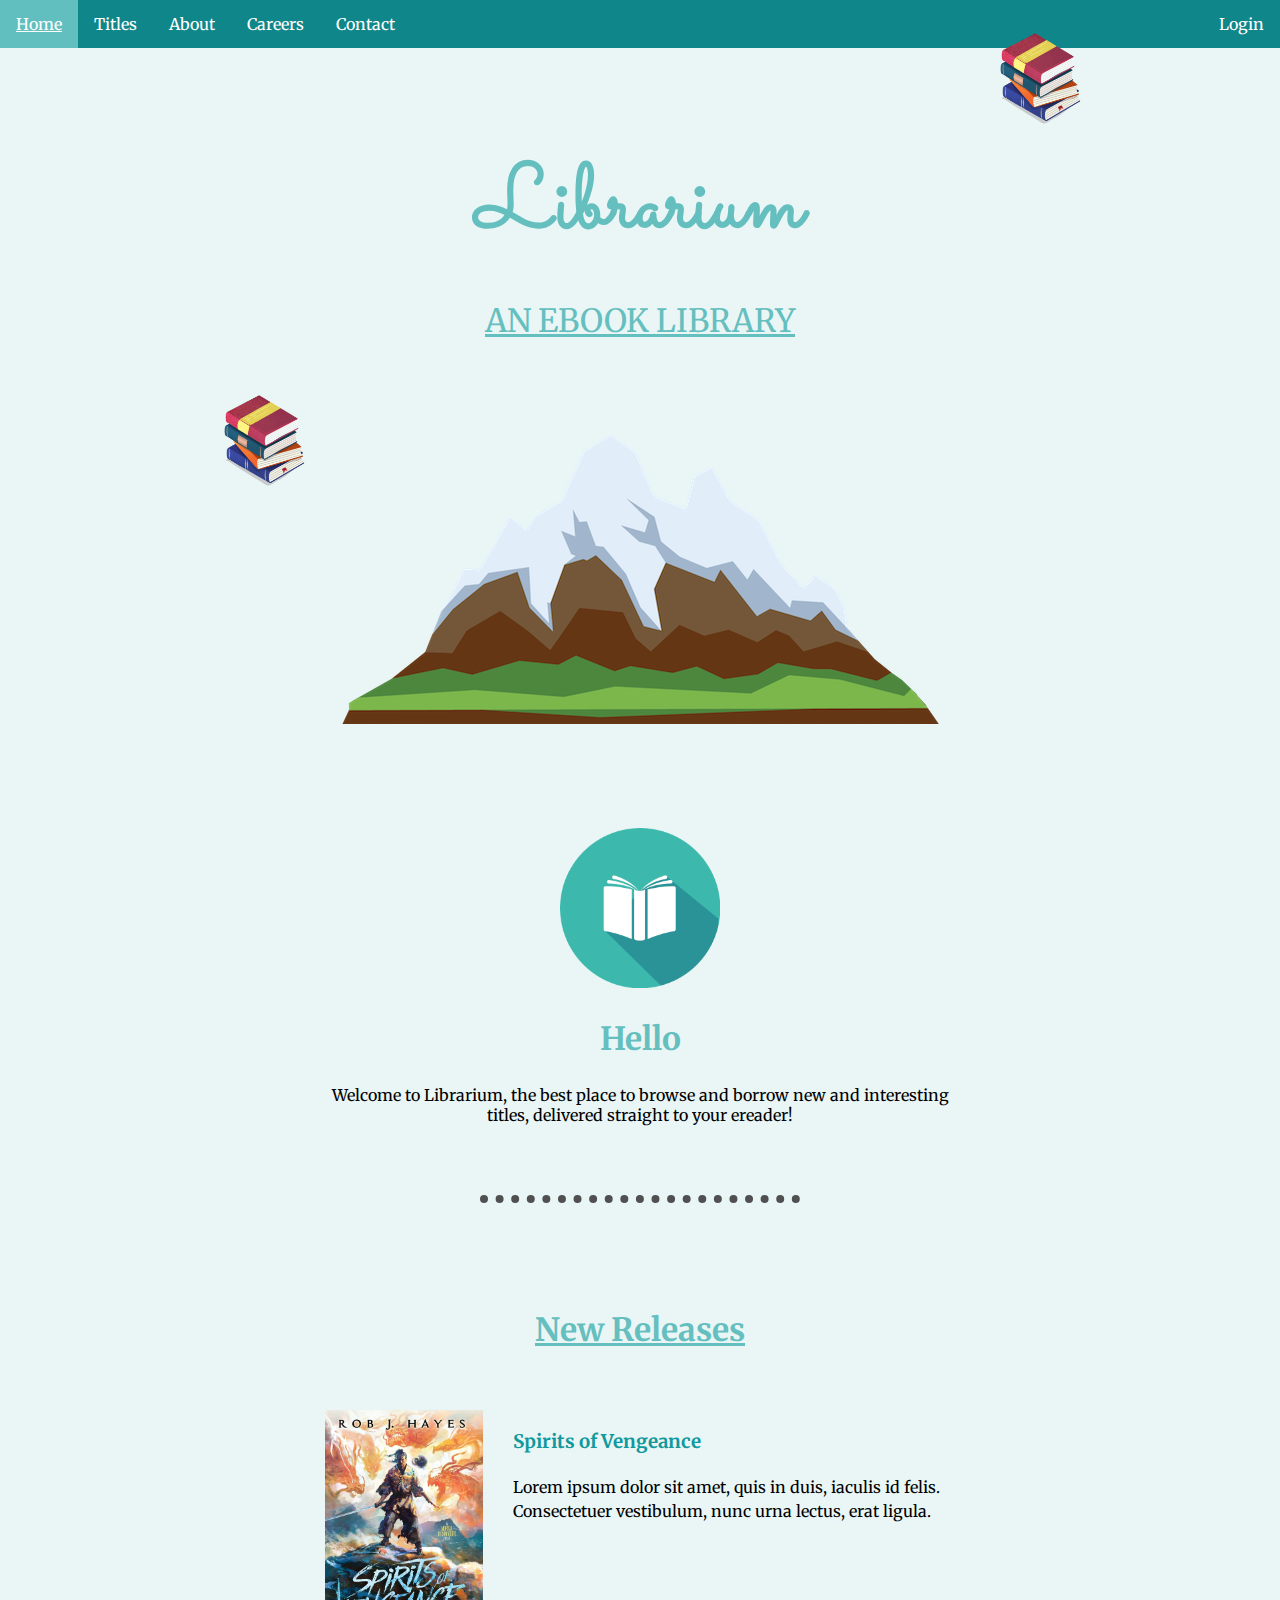
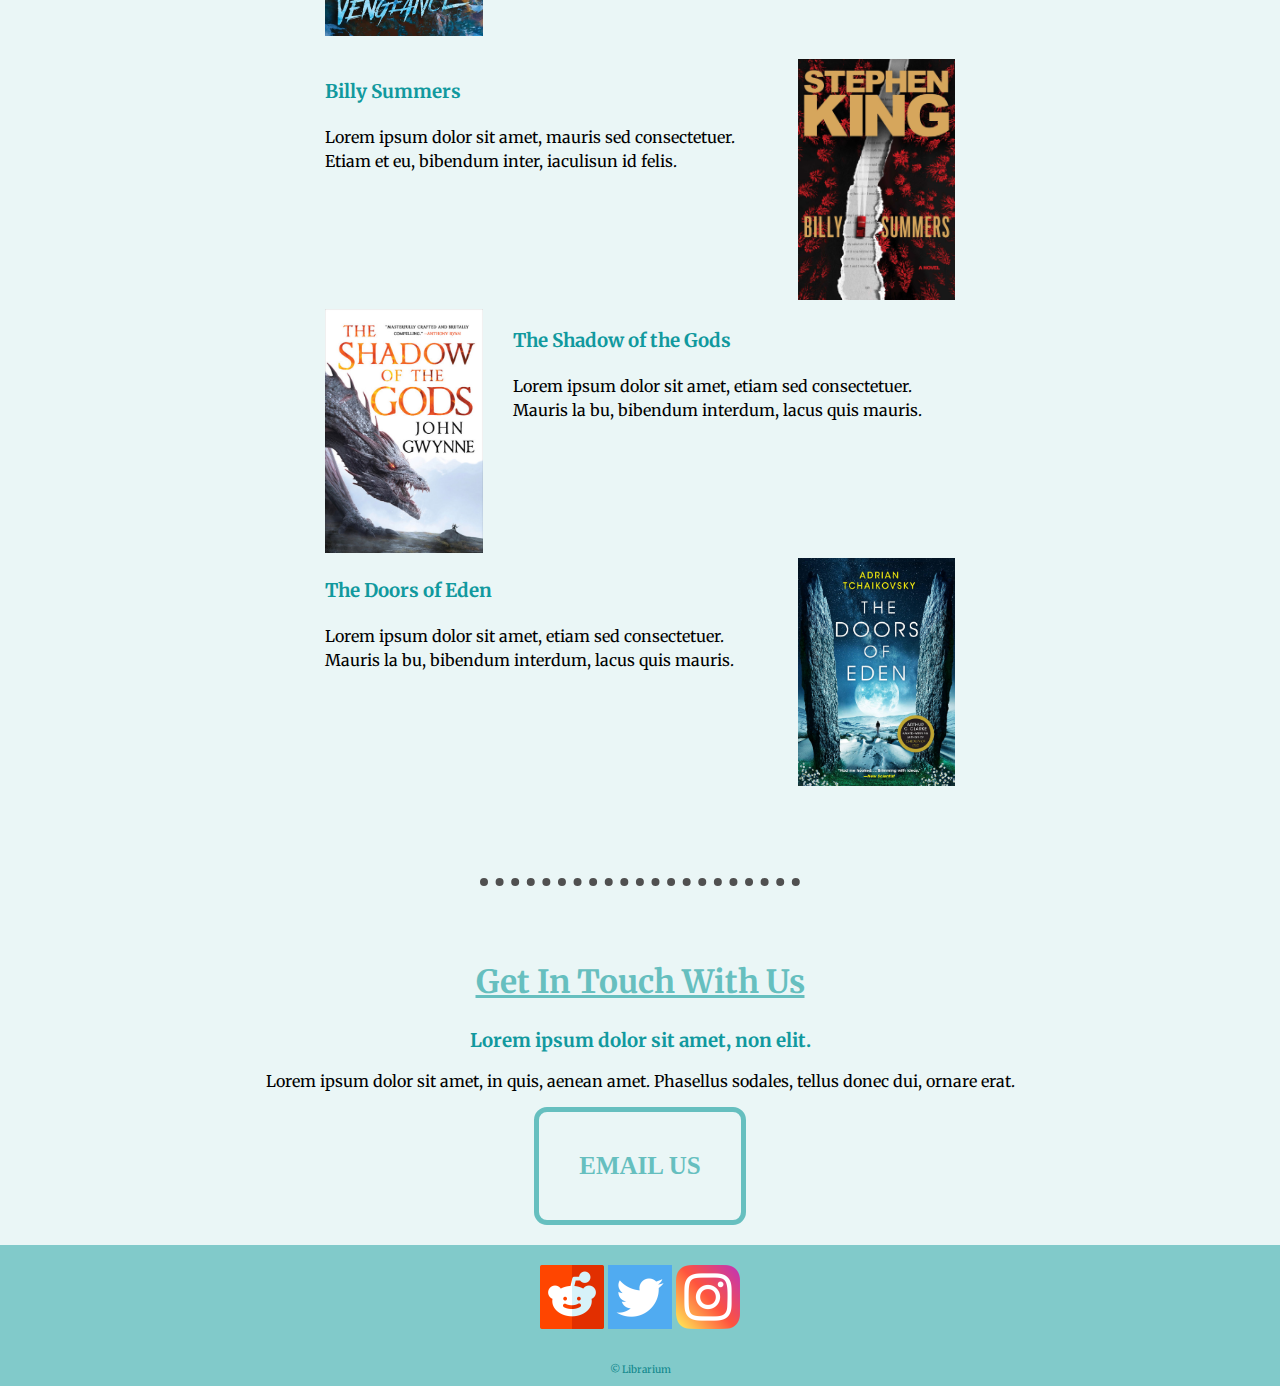
==== index.html @ e0d2f9dc "Update index.html" ====
<!DOCTYPE html>
<html lang="en">
<head>
  <meta charset="UTF-8">
  <meta http-equiv="X-UA-Compatible" content="IE=edge">
  <meta name="viewport" content="width=device-width, initial-scale=1.0">
  <title>Librarium</title>

  <link rel="stylesheet" href="css/styles.css">
  <link rel="icon" href="favicon.ico">
  <link rel="preconnect" href="https://fonts.googleapis.com">
  <link rel="preconnect" href="https://fonts.gstatic.com" crossorigin>
  <link href="https://fonts.googleapis.com/css2?family=Merriweather:wght@300&family=Montserrat:wght@100&family=Sacramento&display=swap" rel="stylesheet">

<body>

  <div class="top-container">
    <div class="navbar">
      <ul>
      <li><a href="file:///Users/chiragsingh/Desktop/Web%20Dev/E-Lib%20Project/index.html">Home</a></li>
      <li><a href="#titles">Titles</a></li>
      <li><a href="#about">About</a></li>
      <li><a href="#careers">Careers</a></li>
      <li><a href="#contact">Contact</a></li>
      <li class="login"><a href="#login">Login</a></li>
      </ul>
    </div>

    <img class="top-book" src="images/booksvector.png" alt="books-img">
    <h1>Librarium</h1>
    <h2 id="subtitle">AN EBOOK LIBRARY</h2>
    <img class="bottom-book" src="images/booksvector.png" alt="books-img">
    <img src="images/mountain.png" alt="mountain-img">
  </div>

  <div class="middle-container">
    <div class="intro">
      <a id="about">
      <img class="logo" src="images/logo.png" alt="Logo"></a>
      <h2 id="hello">Hello</h2>
      <p>Welcome to Librarium, the best place to browse and borrow new and interesting titles, delivered straight to your ereader!</p>
    </div>
    <hr>
    <div class="releases">
      <h2><a id="titles">New Releases</a></h2>
      <div class="release-row">
        <img class="spirits-image" src="images/spirits.jpeg" alt="Spirits Of Vengenace Cover">
        <h3 class="book-click"><a href="file:///Users/chiragsingh/Desktop/Web%20Dev/E-Lib%20Project/spirits.html">Spirits of Vengeance</a></h3>
        <p>Lorem ipsum dolor sit amet, quis in duis, iaculis id felis. Consectetuer vestibulum, nunc urna lectus, erat ligula.</p>
      </div>
      <div class="release-row">
        <img class="billy-image" src="images/billy.jpeg" alt="Billy Summers">
        <h3 class="book-click"><a href="billy.html">Billy Summers</a></h3>
        <p>Lorem ipsum dolor sit amet, mauris sed consectetuer. Etiam et eu, bibendum inter, iaculisun id felis.</p>
      </div>
      <div class="release-row">
        <img class="sotg-image" src="images/sotg.jpeg" alt="Shadow Of The Gods">
        <h3 class="book-click"><a href="file:///Users/chiragsingh/Desktop/Web%20Dev/E-Lib%20Project/Sotg.html">The Shadow of the Gods</a></h3>
        <p>Lorem ipsum dolor sit amet, etiam sed consectetuer. Mauris la bu, bibendum interdum, lacus quis mauris.</p>
      </div>
      <div class="release-row">
        <img class="eden-image" src="images/eden.jpeg" alt="The Doors of Eden">
        <h3 class="book-click"><a href="file:///Users/chiragsingh/Desktop/Web%20Dev/E-Lib%20Project/eden.html">The Doors of Eden</a></h3>
        <p>Lorem ipsum dolor sit amet, etiam sed consectetuer. Mauris la bu, bibendum interdum, lacus quis mauris.</p>
      </div>
    </div>
    <hr>
  </div>
  
  
  <div class="bottom-container">
    <div class="contact-me">
      <h2><a id="contact">Get In Touch With Us</a></h2>
      <h3>Lorem ipsum dolor sit amet, non elit.</h3>
      <p>Lorem ipsum dolor sit amet, in quis, aenean amet. Phasellus sodales, tellus donec dui, ornare erat.</p>
      <a class="contact-button" href="mailto:fictiousemail@gmail.com">EMAIL US</a>
    </div>

    <div class="links">
      <a href="https://www.reddit.com/"><img class="socials" src="images/reddit.png"></a>
      <a href="https://twitter.com/"><img class="socials" src="images/twitter.png"></a>
      <a href="https://www.instagram.com/"><img class="socials" src="images/instagram.png"></a>
      <p class="copyright">© Librarium</p>
    </div>
  </div>
  
  
</body>
</html>
---- css/styles.css ----
h1{
  color: #66BFBF;
  font-size: 5.625rem;
  margin: 0.625rem auto 0rem auto;
  font-family: 'Sacramento', cursive;
}

body{
  margin: 0rem;
  text-align: center;
  font-family: 'Merriweather', serif;
}

.navbar{
  position: fixed;
  width: 100%;
}

ul {
  list-style-type: none;
  margin: 0;
  padding: 0;
  overflow: hidden;
  background-color: #0f868a;
}

li {
  float: left;
}

.login {
  float: right;
}

li a {
  display: block;
  color: #ffff;
  text-align: center;
  padding: 0.875rem 1rem;
  text-decoration: none;
}

li a:hover {
  background-color: #61C0BF;
  text-decoration: underline;
}

.intro{
  width: 50%;
  margin: 0rem auto 4.375rem auto;
  padding-top: 6.25rem;
}

.logo{
  width: 25%;
}

hr{
  border-style: dotted none none none;
  width: 25%;
  border-color: #505050; 
  border-width: 0.5rem;
  margin-bottom: 0rem;
}

h2 {
  color: #66BFBF;
  font-size: 2rem;
  font-family: 'Montserrat' sans-serif;
  text-decoration: underline;
}

#subtitle {
  font-weight: normal;
}

#hello {
  text-decoration: none;
}

h3 {
  color: #11999E;
  font-family: 'Montserrat' sans-serif;
  font-weight: bolder;
}

h3 a:visited  {
  text-decoration: none; 
  color: #11999E;
}

h3 a:link {
  text-decoration: none;
  color: #11999E
}

h3 a:active {
  text-decoration: underline;
  color: blue;
}

.top-container {
  /*
  border: solid 10px;
  padding: 20px;
  width: 200px;
  height: 200px; */
  background-color: #EAF6F6;
}

.middle-container {
  background-color: #EAF6F6
}

.bottom-book {
  position: absolute;
  left: 12.5rem;
  width: 10%
}

.top-book {
  position: relative;
  left: 25rem;
  top: 0.313rem;
  width: 10%;
}

.releases{
  margin: 4.375rem auto 4.375rem auto;
  padding: 0.625rem;
}

.release-row{
  width: 50%;
  margin: 3.125rem auto 6.25rem auto;
  text-align: left;
  line-height: 1.5;
  padding: 0.625rem;
}

.book-click{
  text-decoration: none;
}

.book-click:hover {
  text-decoration: underline;
}

.spirits-image{
  width: 25%;
  float: left;
  margin-right: 1.875rem;
}

.billy-image{
  width: 25%;
  float: right;
  margin-left: 1.875rem;
}

.sotg-image{
  width: 25%;
  float: left;
  margin-right: 1.875rem;
}

.eden-image{
  width: 25%;
  float: right;
  margin-left: 1.875rem;
}

.contact-button {
  -webkit-border-radius: 0.813rem;
  -moz-border-radius: 0.813rem;
  border-radius: 0.813rem;
  color: #66BFBF;
  font-family: Trebuchet MS;
  font-size: 1.563rem;
  font-weight: 600;
  padding: 2.5rem;
  background-color: #EAF6F6;
  border: solid #66BFBF 0.313rem;
  text-decoration: none;
  display: inline-block;
  cursor: pointer;
  text-align: center;
}

.contact-button:hover {
  background: #c2ecf0;
  border: solid #66BFBF 0.313rem;
  -webkit-border-radius: 0.813rem;
  -moz-border-radius: 0.813rem;
  border-radius: 0.813rem;
  text-decoration: underline;
}

.bottom-container {
  background-color: #EAF6F6;
  margin: 0rem auto 0rem auto;
  padding-top: 3.125rem;
} 

.links{
  margin: 1.25rem auto 0rem auto;
  background-color: #81caca;
  padding-bottom: 10px;
}

.socials{
  width: 5%;
  padding: 0rem;
  margin: 1.25rem auto 1.25rem auto;
}

.copyright{
  font-size: x-small;
  color: #0f868a;
  margin-bottom: 0rem;
}
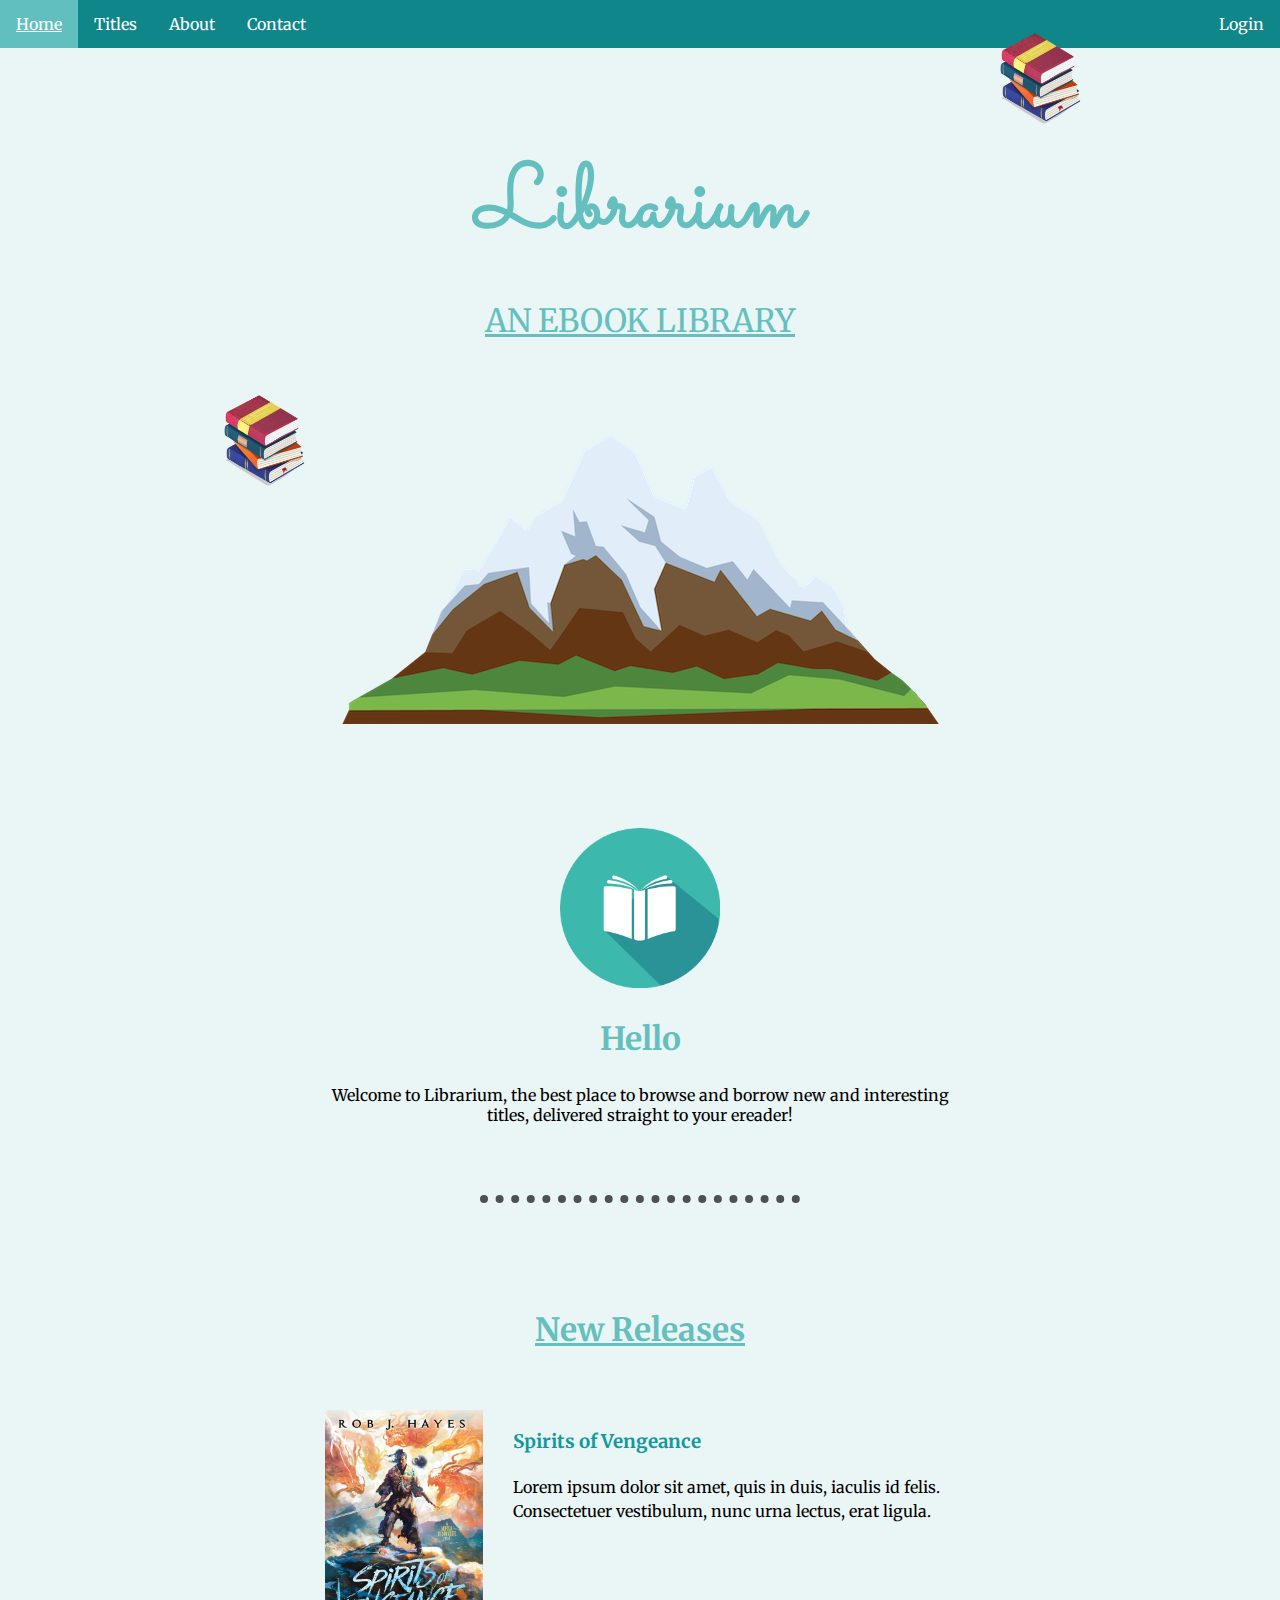
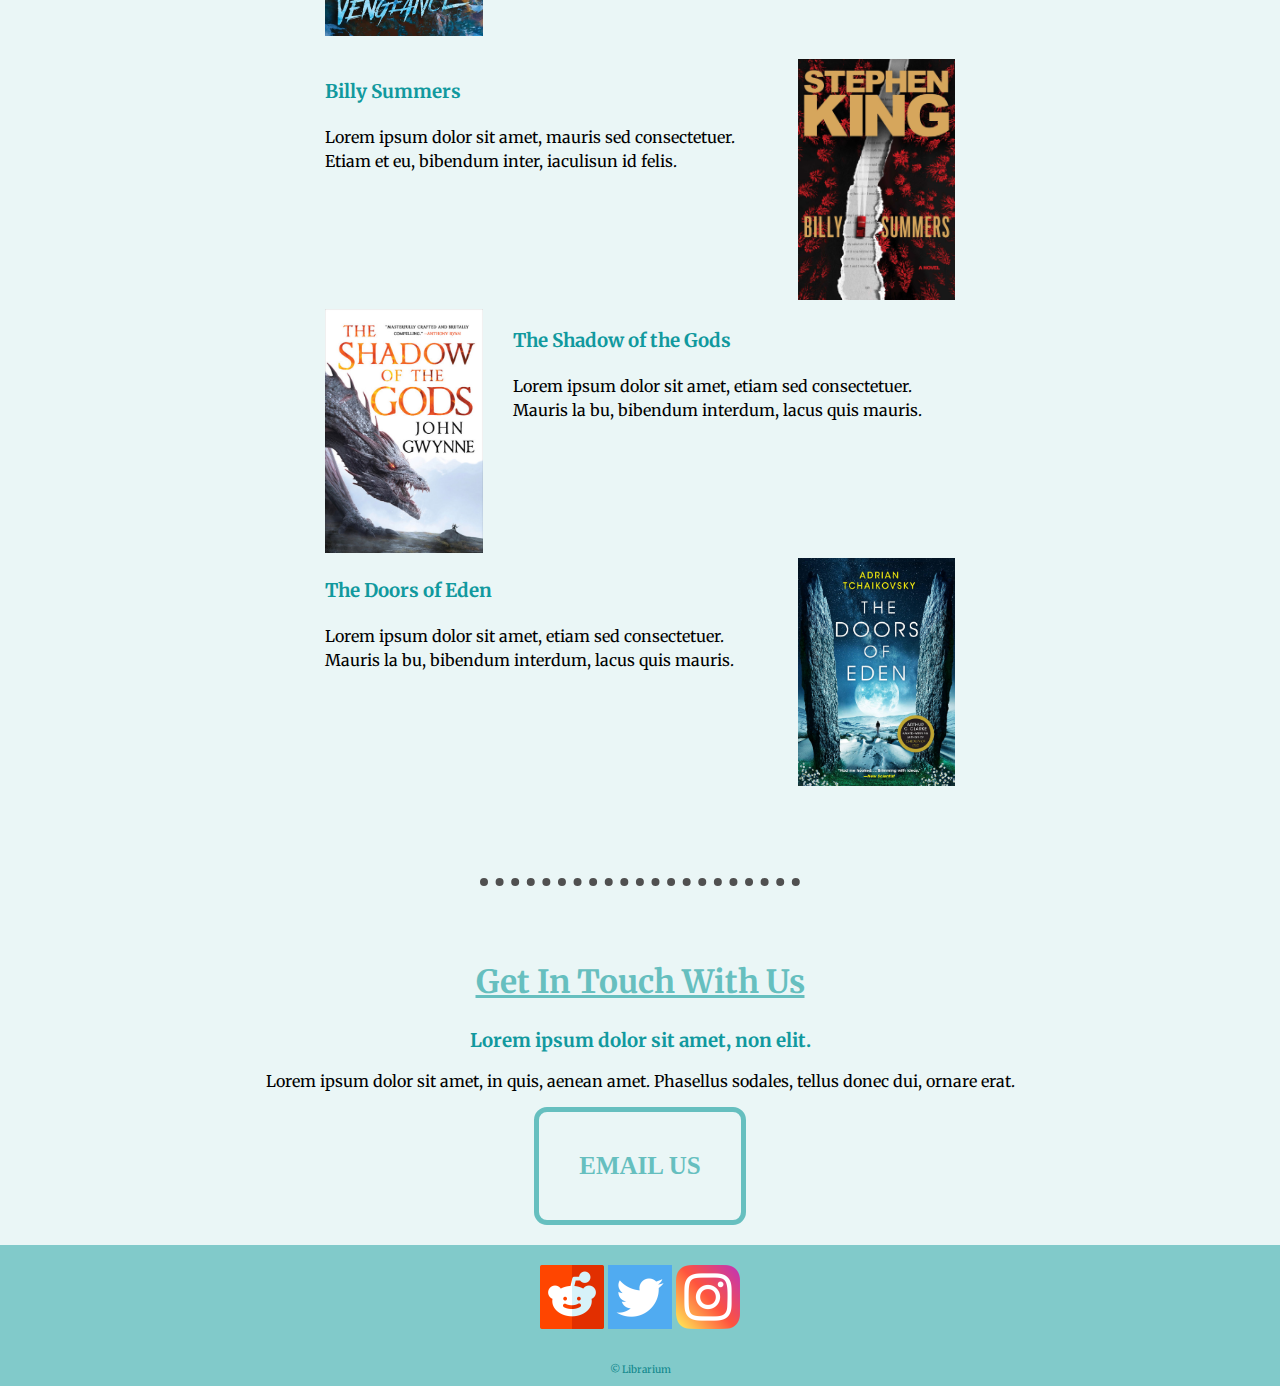
==== commit e73abfc4: "Update index.html" ====
--- a/index.html
+++ b/index.html
@@ -20,7 +20,6 @@
       <li><a href="file:///Users/chiragsingh/Desktop/Web%20Dev/E-Lib%20Project/index.html">Home</a></li>
       <li><a href="#titles">Titles</a></li>
       <li><a href="#about">About</a></li>
-      <li><a href="#careers">Careers</a></li>
       <li><a href="#contact">Contact</a></li>
       <li class="login"><a href="#login">Login</a></li>
       </ul>
@@ -50,7 +49,7 @@
       </div>
       <div class="release-row">
         <img class="billy-image" src="images/billy.jpeg" alt="Billy Summers">
-        <h3 class="book-click"><a href="billy.html">Billy Summers</a></h3>
+        <h3 class="book-click"><a href="NorthLib/billy.html">Billy Summers</a></h3>
         <p>Lorem ipsum dolor sit amet, mauris sed consectetuer. Etiam et eu, bibendum inter, iaculisun id felis.</p>
       </div>
       <div class="release-row">
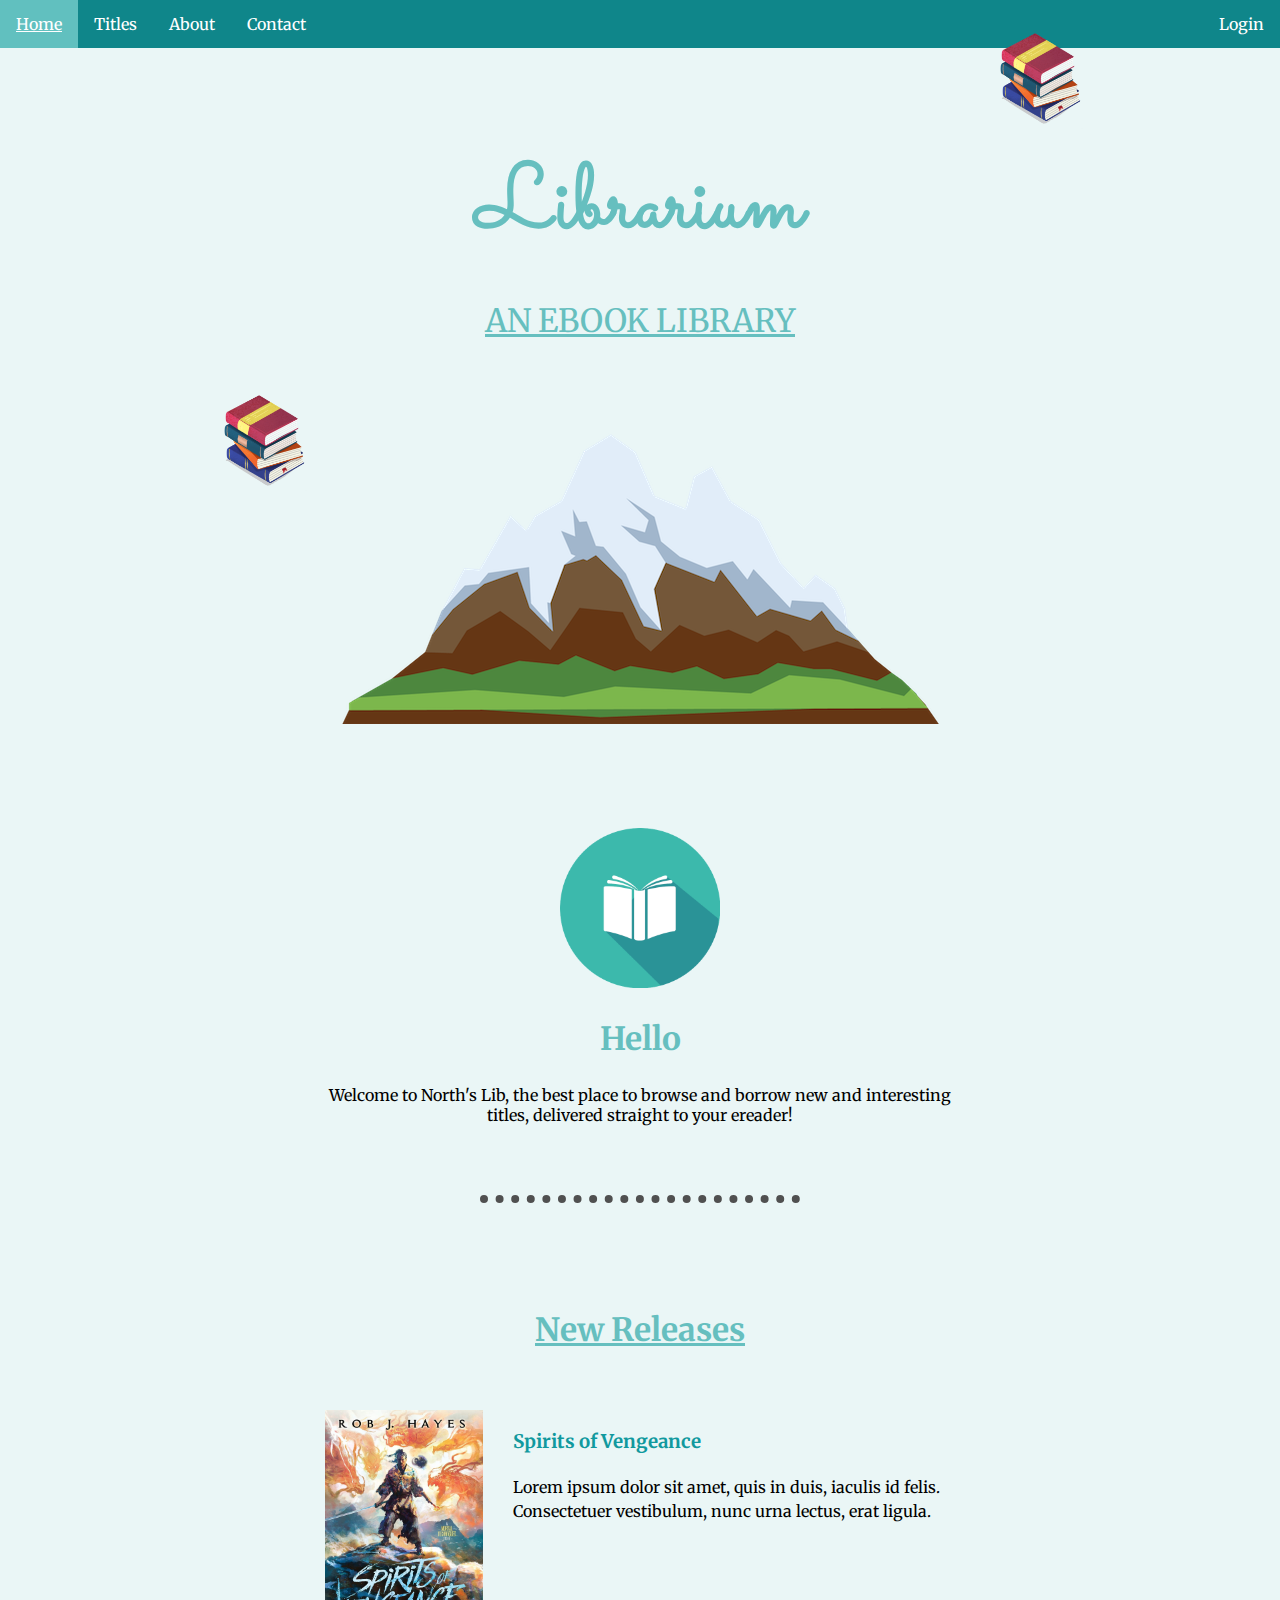
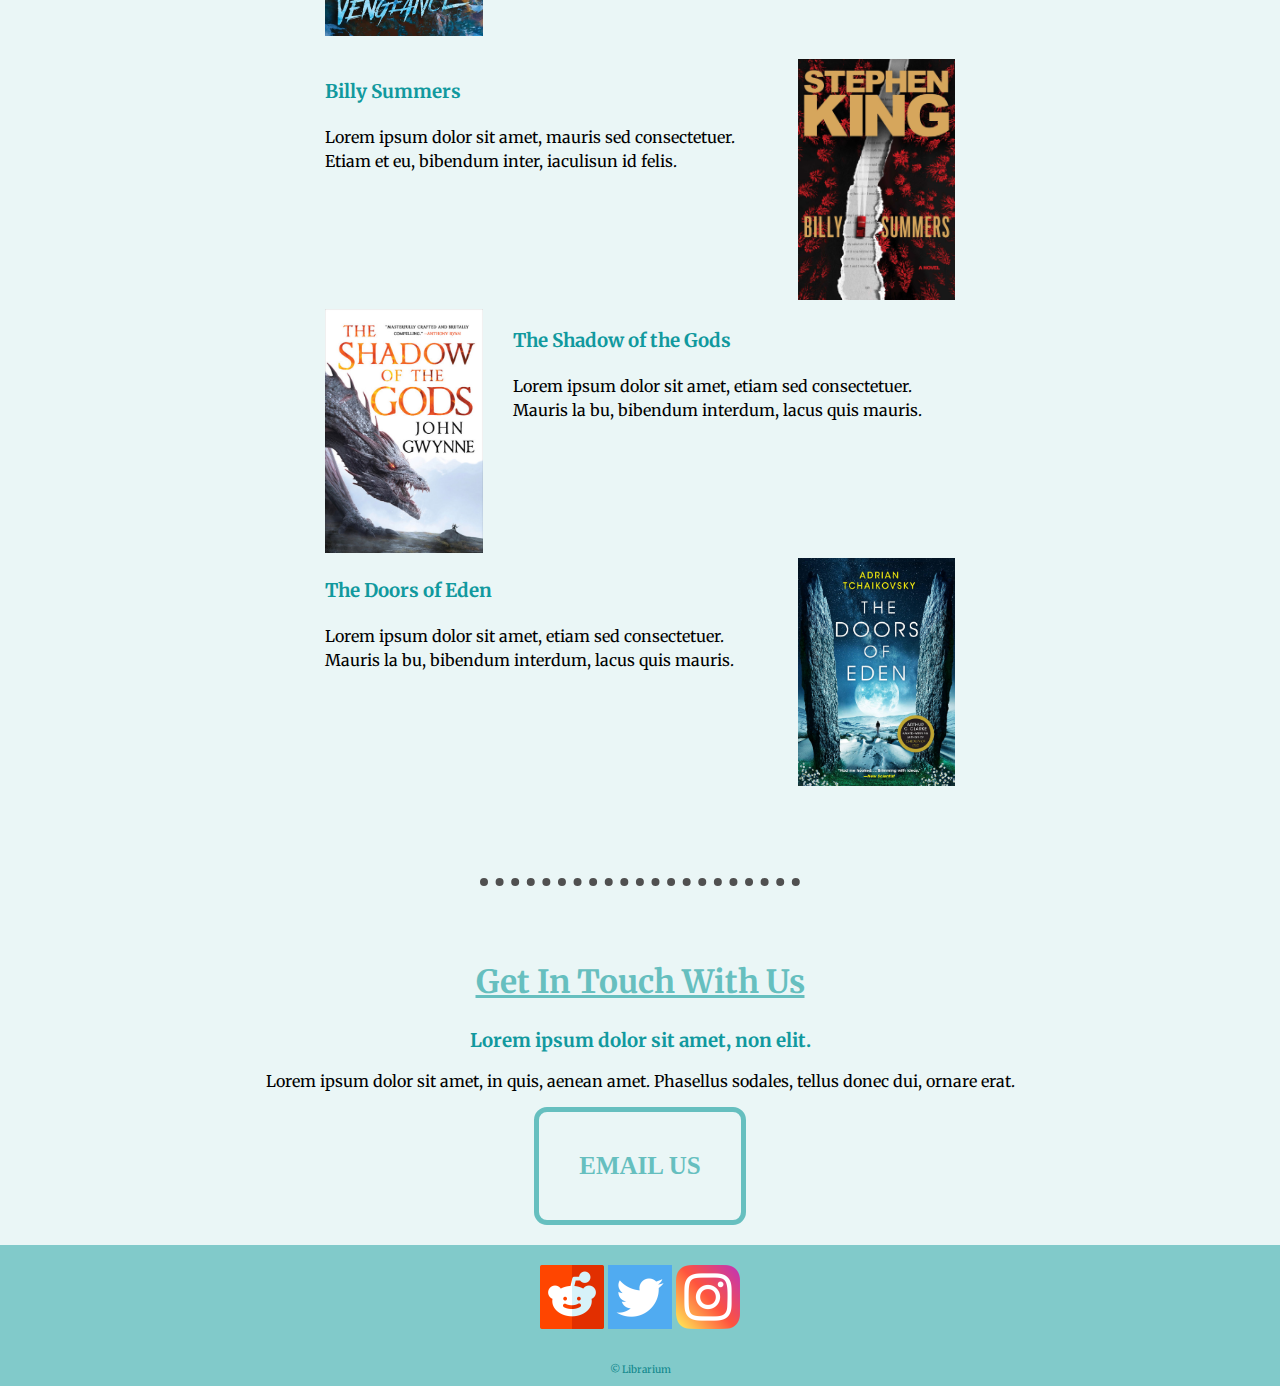
==== commit 32fb82eb: "Add files via upload" ====
--- a/index.html
+++ b/index.html
@@ -37,29 +37,29 @@
       <a id="about">
       <img class="logo" src="images/logo.png" alt="Logo"></a>
       <h2 id="hello">Hello</h2>
-      <p>Welcome to Librarium, the best place to browse and borrow new and interesting titles, delivered straight to your ereader!</p>
+      <p>Welcome to North's Lib, the best place to browse and borrow new and interesting titles, delivered straight to your ereader!</p>
     </div>
     <hr>
     <div class="releases">
       <h2><a id="titles">New Releases</a></h2>
       <div class="release-row">
         <img class="spirits-image" src="images/spirits.jpeg" alt="Spirits Of Vengenace Cover">
-        <h3 class="book-click"><a href="file:///Users/chiragsingh/Desktop/Web%20Dev/E-Lib%20Project/spirits.html">Spirits of Vengeance</a></h3>
+        <h3 class="book-click"><a href="spirits.html">Spirits of Vengeance</a></h3>
         <p>Lorem ipsum dolor sit amet, quis in duis, iaculis id felis. Consectetuer vestibulum, nunc urna lectus, erat ligula.</p>
       </div>
       <div class="release-row">
         <img class="billy-image" src="images/billy.jpeg" alt="Billy Summers">
-        <h3 class="book-click"><a href="NorthLib/billy.html">Billy Summers</a></h3>
+        <h3 class="book-click"><a href="billy.html">Billy Summers</a></h3>
         <p>Lorem ipsum dolor sit amet, mauris sed consectetuer. Etiam et eu, bibendum inter, iaculisun id felis.</p>
       </div>
       <div class="release-row">
         <img class="sotg-image" src="images/sotg.jpeg" alt="Shadow Of The Gods">
-        <h3 class="book-click"><a href="file:///Users/chiragsingh/Desktop/Web%20Dev/E-Lib%20Project/Sotg.html">The Shadow of the Gods</a></h3>
+        <h3 class="book-click"><a href="Sotg.html">The Shadow of the Gods</a></h3>
         <p>Lorem ipsum dolor sit amet, etiam sed consectetuer. Mauris la bu, bibendum interdum, lacus quis mauris.</p>
       </div>
       <div class="release-row">
         <img class="eden-image" src="images/eden.jpeg" alt="The Doors of Eden">
-        <h3 class="book-click"><a href="file:///Users/chiragsingh/Desktop/Web%20Dev/E-Lib%20Project/eden.html">The Doors of Eden</a></h3>
+        <h3 class="book-click"><a href="eden.html">The Doors of Eden</a></h3>
         <p>Lorem ipsum dolor sit amet, etiam sed consectetuer. Mauris la bu, bibendum interdum, lacus quis mauris.</p>
       </div>
     </div>
@@ -85,4 +85,4 @@
   
   
 </body>
-</html>
+</html>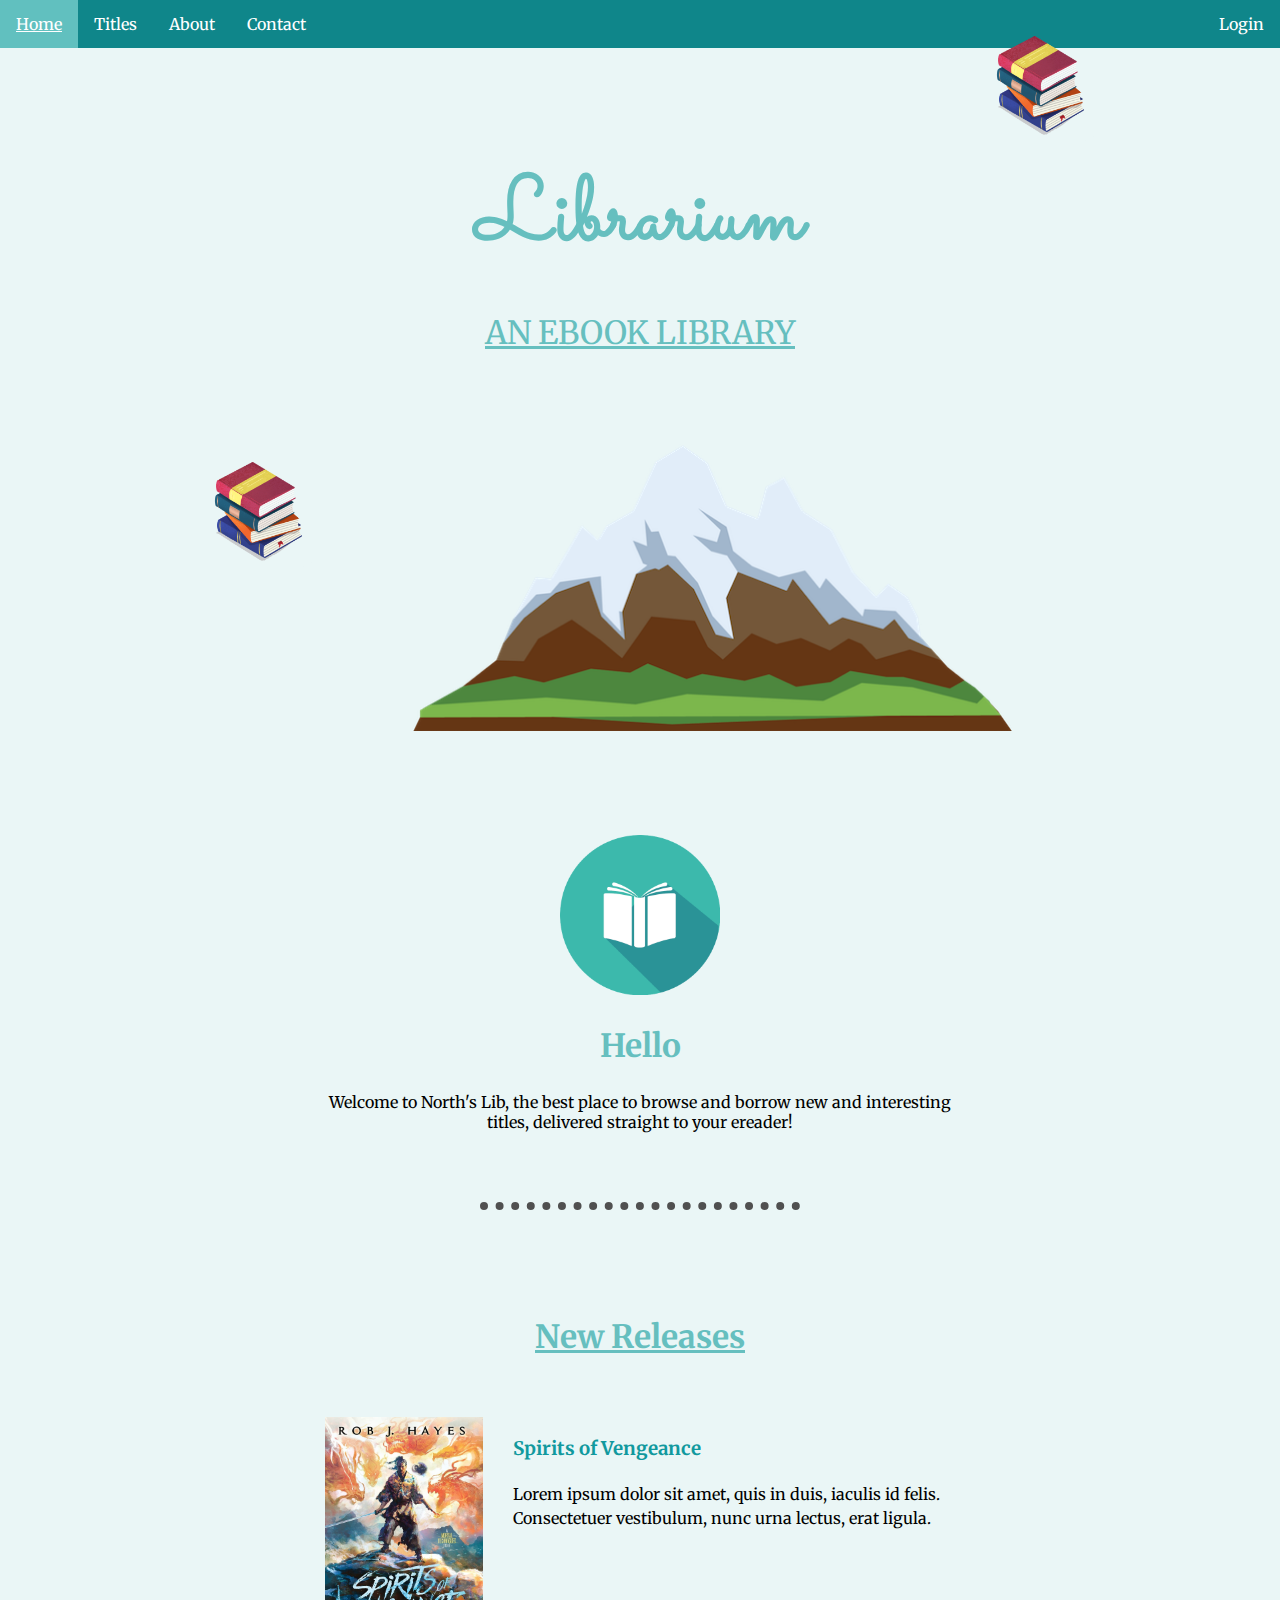
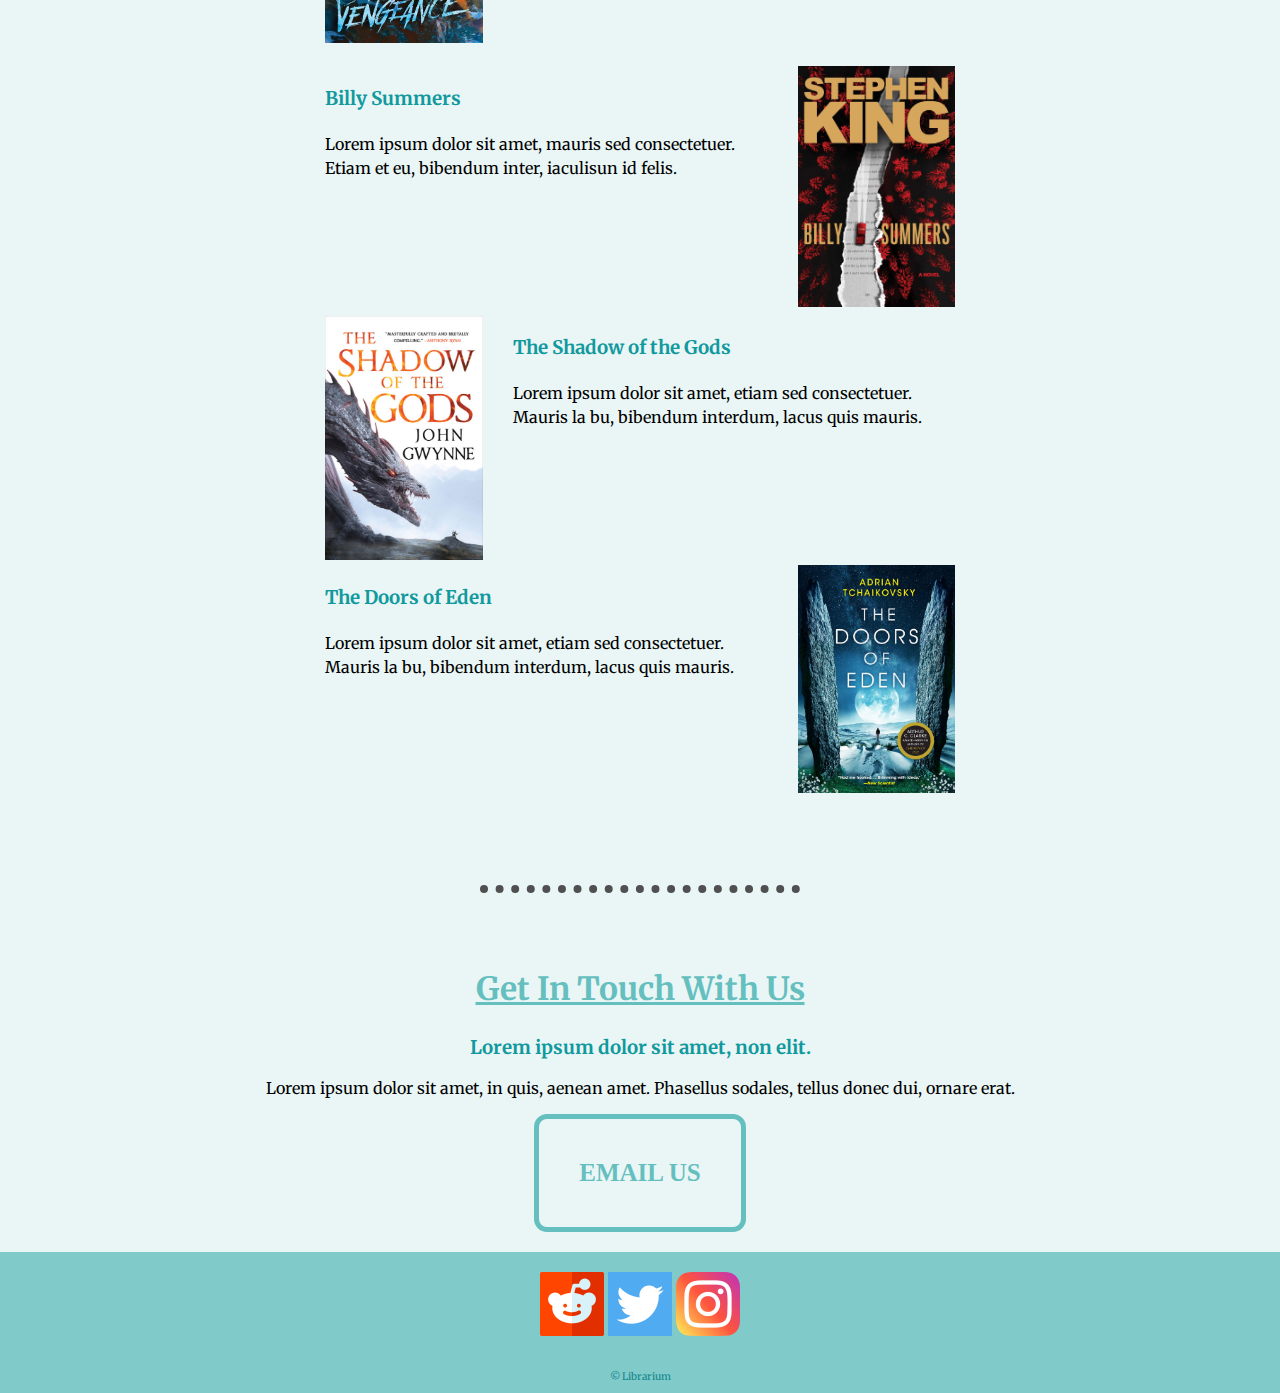
==== commit 5069f4b0: "Add files via upload" ====
--- a/index.html
+++ b/index.html
@@ -17,7 +17,7 @@
   <div class="top-container">
     <div class="navbar">
       <ul>
-      <li><a href="file:///Users/chiragsingh/Desktop/Web%20Dev/E-Lib%20Project/index.html">Home</a></li>
+      <li><a href="./index.html">Home</a></li>
       <li><a href="#titles">Titles</a></li>
       <li><a href="#about">About</a></li>
       <li><a href="#contact">Contact</a></li>
@@ -29,7 +29,7 @@
     <h1>Librarium</h1>
     <h2 id="subtitle">AN EBOOK LIBRARY</h2>
     <img class="bottom-book" src="images/booksvector.png" alt="books-img">
-    <img src="images/mountain.png" alt="mountain-img">
+    <img class="mountain" src="images/mountain.png" alt="mountain-img">
   </div>
 
   <div class="middle-container">
@@ -44,22 +44,22 @@
       <h2><a id="titles">New Releases</a></h2>
       <div class="release-row">
         <img class="spirits-image" src="images/spirits.jpeg" alt="Spirits Of Vengenace Cover">
-        <h3 class="book-click"><a href="spirits.html">Spirits of Vengeance</a></h3>
+        <h3 class="book-click"><a href="./spirits.html">Spirits of Vengeance</a></h3>
         <p>Lorem ipsum dolor sit amet, quis in duis, iaculis id felis. Consectetuer vestibulum, nunc urna lectus, erat ligula.</p>
       </div>
       <div class="release-row">
         <img class="billy-image" src="images/billy.jpeg" alt="Billy Summers">
-        <h3 class="book-click"><a href="billy.html">Billy Summers</a></h3>
+        <h3 class="book-click"><a href="./billy.html">Billy Summers</a></h3>
         <p>Lorem ipsum dolor sit amet, mauris sed consectetuer. Etiam et eu, bibendum inter, iaculisun id felis.</p>
       </div>
       <div class="release-row">
         <img class="sotg-image" src="images/sotg.jpeg" alt="Shadow Of The Gods">
-        <h3 class="book-click"><a href="Sotg.html">The Shadow of the Gods</a></h3>
+        <h3 class="book-click"><a href="./Sotg.html">The Shadow of the Gods</a></h3>
         <p>Lorem ipsum dolor sit amet, etiam sed consectetuer. Mauris la bu, bibendum interdum, lacus quis mauris.</p>
       </div>
       <div class="release-row">
         <img class="eden-image" src="images/eden.jpeg" alt="The Doors of Eden">
-        <h3 class="book-click"><a href="eden.html">The Doors of Eden</a></h3>
+        <h3 class="book-click"><a href="./eden.html">The Doors of Eden</a></h3>
         <p>Lorem ipsum dolor sit amet, etiam sed consectetuer. Mauris la bu, bibendum interdum, lacus quis mauris.</p>
       </div>
     </div>
--- a/css/styles.css
+++ b/css/styles.css
@@ -113,16 +113,24 @@
 }
 
 .bottom-book {
-  position: absolute;
-  left: 12.5rem;
-  width: 10%
+  position: relative;
+  right: 5rem;
+  bottom: 10rem;
+  width: 8.75rem;
+  height: 8.75rem;
 }
 
 .top-book {
   position: relative;
   left: 25rem;
   top: 0.313rem;
-  width: 10%;
+  width: 8.75rem;
+  height: 8.75rem;
+}
+
+.mountain {
+  width: 37.5rem;
+  height: 22rem;
 }
 
 .releases{
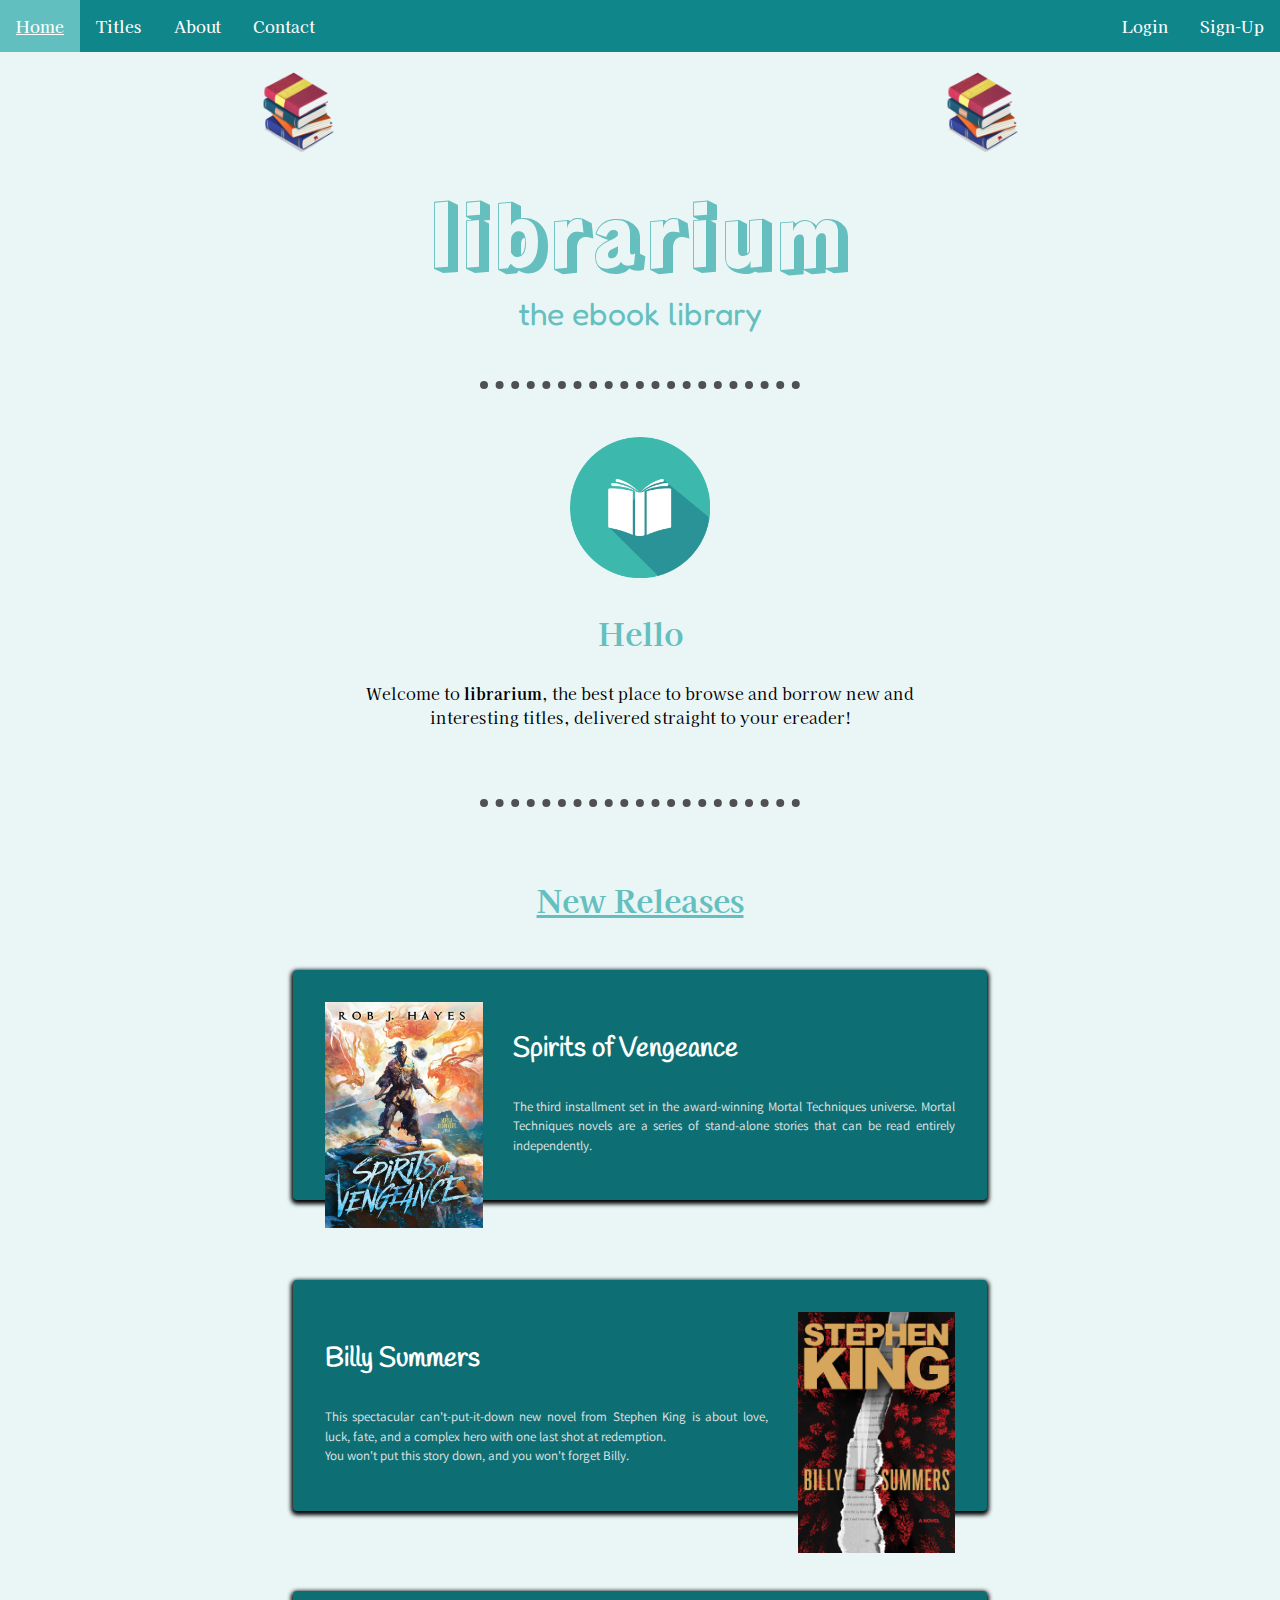
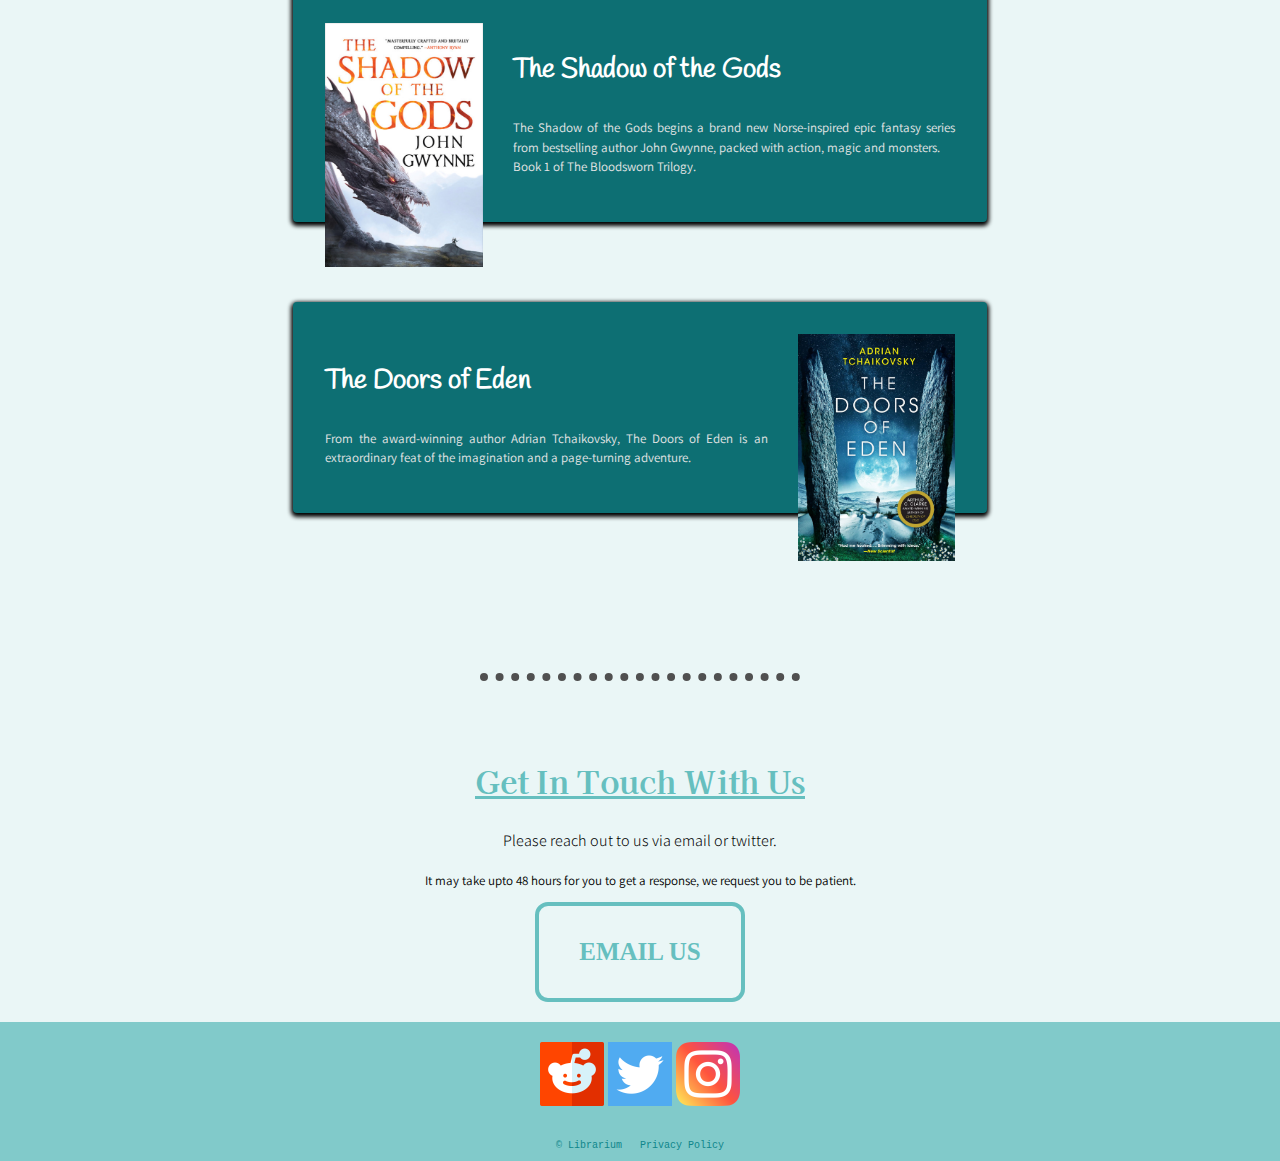
==== commit c14662b7: "Add files via upload" ====
--- a/index.html
+++ b/index.html
@@ -11,6 +11,11 @@
   <link rel="preconnect" href="https://fonts.googleapis.com">
   <link rel="preconnect" href="https://fonts.gstatic.com" crossorigin>
   <link href="https://fonts.googleapis.com/css2?family=Merriweather:wght@300&family=Montserrat:wght@100&family=Sacramento&display=swap" rel="stylesheet">
+  <link href="https://fonts.googleapis.com/css2?family=Kaisei+Tokumin:wght@500&display=swap" rel="stylesheet">
+  <link href="https://fonts.googleapis.com/css2?family=Fredoka+One&display=swap" rel="stylesheet">
+  <link href="https://fonts.googleapis.com/css2?family=Rampart+One&display=swap" rel="stylesheet">
+  <link href="https://fonts.googleapis.com/css2?family=Assistant&display=swap" rel="stylesheet">
+  <link href="https://fonts.googleapis.com/css2?family=Handlee&display=swap" rel="stylesheet">
 
 <body>
 
@@ -18,18 +23,19 @@
     <div class="navbar">
       <ul>
       <li><a href="./index.html">Home</a></li>
-      <li><a href="#titles">Titles</a></li>
+      <li><a href="./titles.html">Titles</a></li>
       <li><a href="#about">About</a></li>
       <li><a href="#contact">Contact</a></li>
-      <li class="login"><a href="#login">Login</a></li>
+      <li class="login"><a href="./signup.html">Sign-Up</a></li>
+      <li class="login"><a href="./login.html">Login</a></li>
       </ul>
     </div>
 
     <img class="top-book" src="images/booksvector.png" alt="books-img">
-    <h1>Librarium</h1>
-    <h2 id="subtitle">AN EBOOK LIBRARY</h2>
     <img class="bottom-book" src="images/booksvector.png" alt="books-img">
-    <img class="mountain" src="images/mountain.png" alt="mountain-img">
+    <h1>librarium</h1>
+    <h2 id="subtitle">the ebook library</h2>
+    <hr>
   </div>
 
   <div class="middle-container">
@@ -37,30 +43,31 @@
       <a id="about">
       <img class="logo" src="images/logo.png" alt="Logo"></a>
       <h2 id="hello">Hello</h2>
-      <p>Welcome to North's Lib, the best place to browse and borrow new and interesting titles, delivered straight to your ereader!</p>
+      <p id="desc">Welcome to <b>librarium</b>, the best place to browse and borrow new and interesting titles, delivered straight to your ereader!</p>
     </div>
     <hr>
     <div class="releases">
-      <h2><a id="titles">New Releases</a></h2>
+      <h2 id="titles">New Releases</h2>
       <div class="release-row">
         <img class="spirits-image" src="images/spirits.jpeg" alt="Spirits Of Vengenace Cover">
         <h3 class="book-click"><a href="./spirits.html">Spirits of Vengeance</a></h3>
-        <p>Lorem ipsum dolor sit amet, quis in duis, iaculis id felis. Consectetuer vestibulum, nunc urna lectus, erat ligula.</p>
+        <p class="blurb">The third installment set in the award-winning Mortal Techniques universe. Mortal Techniques novels are a series of stand-alone stories that can be read entirely independently.</p>
       </div>
       <div class="release-row">
         <img class="billy-image" src="images/billy.jpeg" alt="Billy Summers">
         <h3 class="book-click"><a href="./billy.html">Billy Summers</a></h3>
-        <p>Lorem ipsum dolor sit amet, mauris sed consectetuer. Etiam et eu, bibendum inter, iaculisun id felis.</p>
+        <p class="blurb">This spectacular can't-put-it-down new novel from Stephen King is about love, luck, fate, and a complex hero with one last shot at redemption. <br>
+        You won't put this story down, and you won't forget Billy.</p>
       </div>
       <div class="release-row">
         <img class="sotg-image" src="images/sotg.jpeg" alt="Shadow Of The Gods">
         <h3 class="book-click"><a href="./Sotg.html">The Shadow of the Gods</a></h3>
-        <p>Lorem ipsum dolor sit amet, etiam sed consectetuer. Mauris la bu, bibendum interdum, lacus quis mauris.</p>
+        <p class="blurb">The Shadow of the Gods begins a brand new Norse-inspired epic fantasy series from bestselling author John Gwynne, packed with action, magic and monsters. <br>Book 1 of The Bloodsworn Trilogy.</p>
       </div>
       <div class="release-row">
         <img class="eden-image" src="images/eden.jpeg" alt="The Doors of Eden">
         <h3 class="book-click"><a href="./eden.html">The Doors of Eden</a></h3>
-        <p>Lorem ipsum dolor sit amet, etiam sed consectetuer. Mauris la bu, bibendum interdum, lacus quis mauris.</p>
+        <p class="blurb">From the award-winning author Adrian Tchaikovsky, The Doors of Eden is an extraordinary feat of the imagination and a page-turning adventure.</p>
       </div>
     </div>
     <hr>
@@ -70,8 +77,8 @@
   <div class="bottom-container">
     <div class="contact-me">
       <h2><a id="contact">Get In Touch With Us</a></h2>
-      <h3>Lorem ipsum dolor sit amet, non elit.</h3>
-      <p>Lorem ipsum dolor sit amet, in quis, aenean amet. Phasellus sodales, tellus donec dui, ornare erat.</p>
+      <h4>Please reach out to us via email or twitter.</h4>
+      <p class="policy">It may take upto 48 hours for you to get a response, we request you to be patient.</p>
       <a class="contact-button" href="mailto:fictiousemail@gmail.com">EMAIL US</a>
     </div>
 
@@ -79,7 +86,7 @@
       <a href="https://www.reddit.com/"><img class="socials" src="images/reddit.png"></a>
       <a href="https://twitter.com/"><img class="socials" src="images/twitter.png"></a>
       <a href="https://www.instagram.com/"><img class="socials" src="images/instagram.png"></a>
-      <p class="copyright">© Librarium</p>
+      <pre class="copyright">© Librarium   <a class="privacy-policy" href="https://company.cdn.overdrive.com/policies/privacy-policy.htm">Privacy Policy</a></pre>
     </div>
   </div>
   
--- a/css/styles.css
+++ b/css/styles.css
@@ -1,8 +1,9 @@
 h1{
   color: #66BFBF;
-  font-size: 5.625rem;
-  margin: 0.625rem auto 0rem auto;
-  font-family: 'Sacramento', cursive;
+  font-size: 5.5rem;
+  margin: 0.2rem auto 0rem auto;
+  font-family: Rampart One;
+  font-weight: 500;
 }
 
 body{
@@ -14,6 +15,7 @@
 .navbar{
   position: fixed;
   width: 100%;
+  z-index: +1;
 }
 
 ul {
@@ -22,10 +24,12 @@
   padding: 0;
   overflow: hidden;
   background-color: #0f868a;
+  font-weight: 500;
 }
 
 li {
   float: left;
+  font-family: Kaisei Tokumin;
 }
 
 .login {
@@ -43,16 +47,17 @@
 li a:hover {
   background-color: #61C0BF;
   text-decoration: underline;
+  transition:all.5s ease;
 }
 
 .intro{
   width: 50%;
   margin: 0rem auto 4.375rem auto;
-  padding-top: 6.25rem;
+  padding-top: 3rem;
 }
 
 .logo{
-  width: 25%;
+  width: 22%;
 }
 
 hr{
@@ -71,32 +76,55 @@
 }
 
 #subtitle {
-  font-weight: normal;
+  font-weight: 400;
+  margin-top: 0px;
+  margin-bottom: 2rem;
+  padding-bottom: 1rem;
+  font-family: Fredoka One;
+  text-decoration: none;
 }
 
 #hello {
-  text-decoration: none;
+  font-family: Kaisei Tokumin;
+  text-decoration: none;
+}
+#desc {
+  font-family: Kaisei Tokumin;
+}
+
+#titles {
+  font-family: Kaisei Tokumin;
+}
+
+#contact {
+  font-family: Kaisei Tokumin;
 }
 
 h3 {
-  color: #11999E;
+  color: #ffffff;
   font-family: 'Montserrat' sans-serif;
   font-weight: bolder;
 }
 
 h3 a:visited  {
   text-decoration: none; 
-  color: #11999E;
+  color: #e6e6e6;
 }
 
 h3 a:link {
   text-decoration: none;
-  color: #11999E
+  color: #ffffff;
 }
 
 h3 a:active {
   text-decoration: underline;
   color: blue;
+}
+
+h4 {
+  text-decoration: none;
+  font-family: Assistant;
+  font-weight: 300;
 }
 
 .top-container {
@@ -114,39 +142,43 @@
 
 .bottom-book {
   position: relative;
-  right: 5rem;
-  bottom: 10rem;
-  width: 8.75rem;
-  height: 8.75rem;
+  right: 25rem;
+  top: 0rem;
+  padding-top: 3rem;
+  width: 7rem;
+  height: 7rem;
 }
 
 .top-book {
   position: relative;
   left: 25rem;
-  top: 0.313rem;
-  width: 8.75rem;
-  height: 8.75rem;
-}
-
-.mountain {
-  width: 37.5rem;
-  height: 22rem;
+  top: 0rem;
+  padding-top: 3rem;
+  width: 7rem;
+  height: 7rem;
 }
 
 .releases{
-  margin: 4.375rem auto 4.375rem auto;
+  margin: 2rem auto 4.375rem auto;
   padding: 0.625rem;
 }
 
 .release-row{
   width: 50%;
-  margin: 3.125rem auto 6.25rem auto;
+  margin: 3rem auto 5rem auto;
   text-align: left;
   line-height: 1.5;
-  padding: 0.625rem;
+  padding: 2rem;
+
+  background-color: #0d6f73;
+  border-radius: 4px;
+  box-shadow: 0 1.8px 4.5px 1.8px;
 }
 
 .book-click{
+  font-family: Handlee;
+  font-size: 1.7rem;
+  font-weight: 800;
   text-decoration: none;
 }
 
@@ -176,6 +208,13 @@
   width: 25%;
   float: right;
   margin-left: 1.875rem;
+}
+
+.blurb{
+  font-family: Assistant;
+  font-size: small;
+  text-align: justify;
+  color: #e6e6e6;
 }
 
 .contact-button {
@@ -186,9 +225,9 @@
   font-family: Trebuchet MS;
   font-size: 1.563rem;
   font-weight: 600;
-  padding: 2.5rem;
+  padding: 2rem 2.5rem 2rem 2.5rem;
   background-color: #EAF6F6;
-  border: solid #66BFBF 0.313rem;
+  border: solid #66BFBF 0.3rem;
   text-decoration: none;
   display: inline-block;
   cursor: pointer;
@@ -204,12 +243,25 @@
   text-decoration: underline;
 }
 
+.contact-button:link{
+  text-decoration: none;
+}
+
+
+
 .bottom-container {
   background-color: #EAF6F6;
   margin: 0rem auto 0rem auto;
   padding-top: 3.125rem;
 } 
 
+.policy{
+  font-family: Assistant;
+  font-size: small;
+  text-align: center;
+}
+
+
 .links{
   margin: 1.25rem auto 0rem auto;
   background-color: #81caca;
@@ -228,5 +280,24 @@
   margin-bottom: 0rem;
 }
 
-
-
+.privacy-policy {
+  color:#0f868a;
+}
+
+.privacy-policy:visited {
+  text-decoration: none;
+  color:#0f868a;
+}
+
+.privacy-policy:link {
+  text-decoration: none;
+  color:#0f868a;
+  font-size: x-small;
+}
+
+.privacy-policy:hover {
+  text-decoration: underline;
+}
+
+
+
